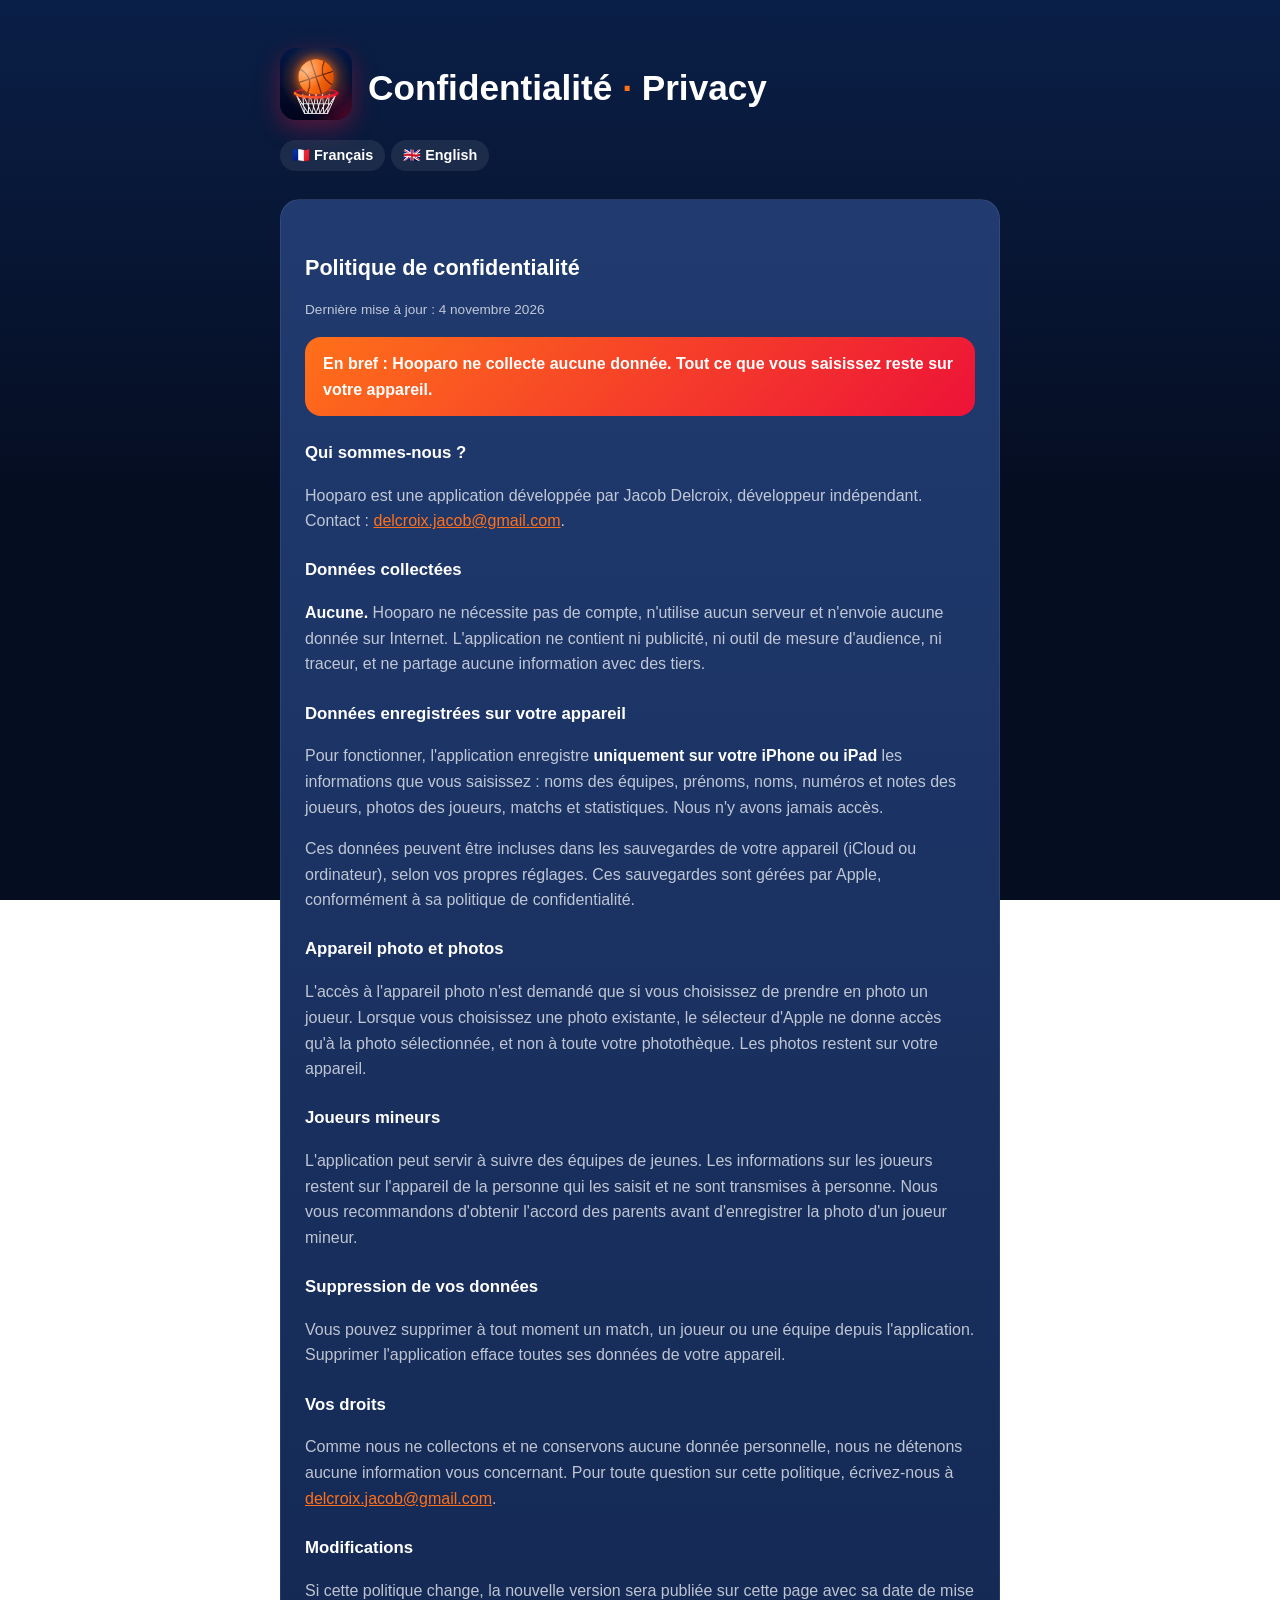
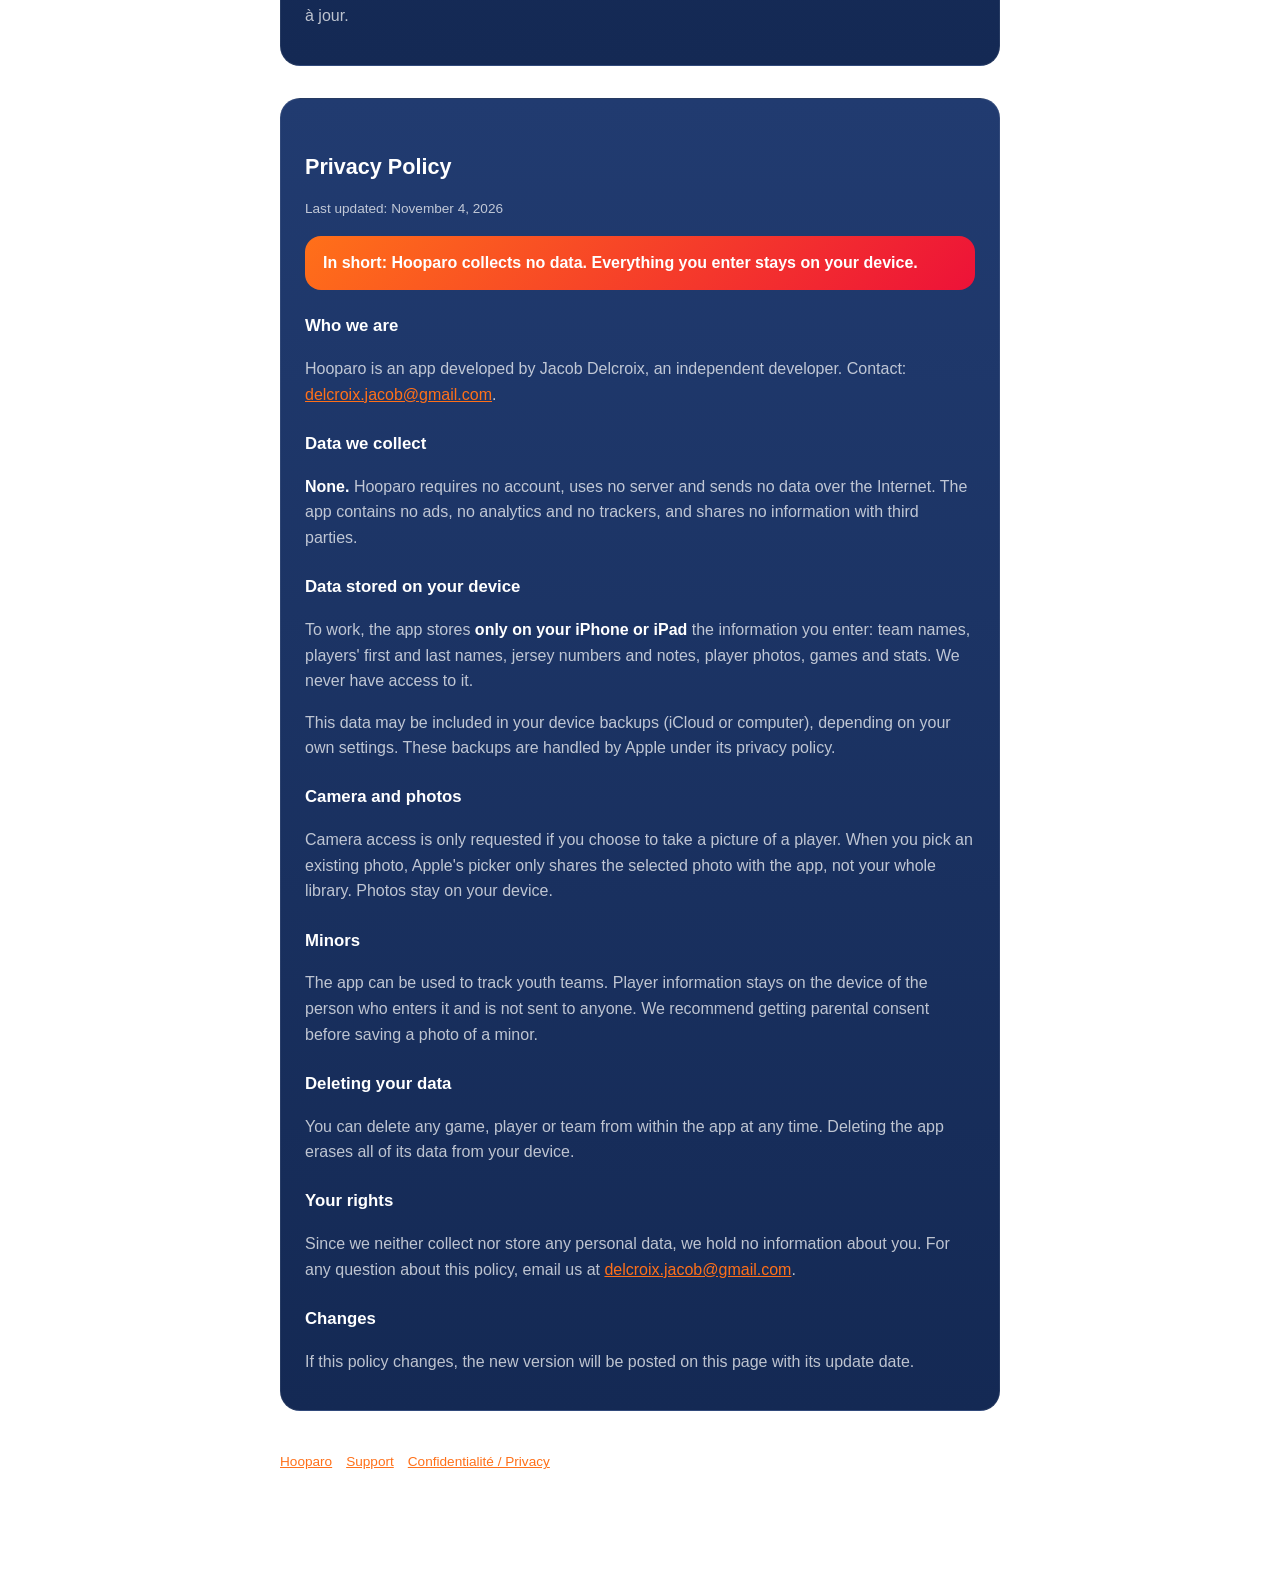
==== privacy.html @ 9022ffaf "Hooparo support and privacy pages Co-Authored-By: Claude Opus 5.5 <noreply@anthropic.com>" ====
<!DOCTYPE html>
<html lang="fr">
<head>
    <meta charset="utf-8">
    <meta name="viewport" content="width=device-width, initial-scale=1">
    <title>Hooparo — Politique de confidentialité / Privacy Policy</title>
    <link rel="icon" href="icon.png">
    <link rel="stylesheet" href="style.css">
</head>
<body>
<main>
    <header>
        <a href="index.html"><img src="icon.png" alt="Hooparo"></a>
        <h1>Confidentialité <span>·</span> Privacy</h1>
    </header>
    <nav class="langs"><a href="#fr">🇫🇷 Français</a><a href="#en">🇬🇧 English</a></nav>

    <section class="card" id="fr" lang="fr">
        <h2>Politique de confidentialité</h2>
        <p class="updated">Dernière mise à jour : 4 novembre 2026</p>

        <p class="highlight">En bref : Hooparo ne collecte aucune donnée. Tout ce que vous saisissez reste sur votre appareil.</p>

        <h3>Qui sommes-nous ?</h3>
        <p>Hooparo est une application développée par Jacob Delcroix, développeur indépendant.
            Contact : <a href="mailto:delcroix.jacob@gmail.com">delcroix.jacob@gmail.com</a>.</p>

        <h3>Données collectées</h3>
        <p><strong>Aucune.</strong> Hooparo ne nécessite pas de compte, n'utilise aucun serveur et n'envoie
            aucune donnée sur Internet. L'application ne contient ni publicité, ni outil de mesure d'audience,
            ni traceur, et ne partage aucune information avec des tiers.</p>

        <h3>Données enregistrées sur votre appareil</h3>
        <p>Pour fonctionner, l'application enregistre <strong>uniquement sur votre iPhone ou iPad</strong> les
            informations que vous saisissez : noms des équipes, prénoms, noms, numéros et notes des joueurs,
            photos des joueurs, matchs et statistiques. Nous n'y avons jamais accès.</p>
        <p>Ces données peuvent être incluses dans les sauvegardes de votre appareil (iCloud ou ordinateur),
            selon vos propres réglages. Ces sauvegardes sont gérées par Apple, conformément à sa politique
            de confidentialité.</p>

        <h3>Appareil photo et photos</h3>
        <p>L'accès à l'appareil photo n'est demandé que si vous choisissez de prendre en photo un joueur.
            Lorsque vous choisissez une photo existante, le sélecteur d'Apple ne donne accès qu'à la photo
            sélectionnée, et non à toute votre photothèque. Les photos restent sur votre appareil.</p>

        <h3>Joueurs mineurs</h3>
        <p>L'application peut servir à suivre des équipes de jeunes. Les informations sur les joueurs restent
            sur l'appareil de la personne qui les saisit et ne sont transmises à personne. Nous vous recommandons
            d'obtenir l'accord des parents avant d'enregistrer la photo d'un joueur mineur.</p>

        <h3>Suppression de vos données</h3>
        <p>Vous pouvez supprimer à tout moment un match, un joueur ou une équipe depuis l'application.
            Supprimer l'application efface toutes ses données de votre appareil.</p>

        <h3>Vos droits</h3>
        <p>Comme nous ne collectons et ne conservons aucune donnée personnelle, nous ne détenons aucune
            information vous concernant. Pour toute question sur cette politique, écrivez-nous à
            <a href="mailto:delcroix.jacob@gmail.com">delcroix.jacob@gmail.com</a>.</p>

        <h3>Modifications</h3>
        <p>Si cette politique change, la nouvelle version sera publiée sur cette page avec sa date de mise à jour.</p>
    </section>

    <section class="card" id="en" lang="en">
        <h2>Privacy Policy</h2>
        <p class="updated">Last updated: November 4, 2026</p>

        <p class="highlight">In short: Hooparo collects no data. Everything you enter stays on your device.</p>

        <h3>Who we are</h3>
        <p>Hooparo is an app developed by Jacob Delcroix, an independent developer.
            Contact: <a href="mailto:delcroix.jacob@gmail.com">delcroix.jacob@gmail.com</a>.</p>

        <h3>Data we collect</h3>
        <p><strong>None.</strong> Hooparo requires no account, uses no server and sends no data over the
            Internet. The app contains no ads, no analytics and no trackers, and shares no information with
            third parties.</p>

        <h3>Data stored on your device</h3>
        <p>To work, the app stores <strong>only on your iPhone or iPad</strong> the information you enter:
            team names, players' first and last names, jersey numbers and notes, player photos, games and stats.
            We never have access to it.</p>
        <p>This data may be included in your device backups (iCloud or computer), depending on your own settings.
            These backups are handled by Apple under its privacy policy.</p>

        <h3>Camera and photos</h3>
        <p>Camera access is only requested if you choose to take a picture of a player. When you pick an
            existing photo, Apple's picker only shares the selected photo with the app, not your whole library.
            Photos stay on your device.</p>

        <h3>Minors</h3>
        <p>The app can be used to track youth teams. Player information stays on the device of the person who
            enters it and is not sent to anyone. We recommend getting parental consent before saving a photo of
            a minor.</p>

        <h3>Deleting your data</h3>
        <p>You can delete any game, player or team from within the app at any time. Deleting the app erases all
            of its data from your device.</p>

        <h3>Your rights</h3>
        <p>Since we neither collect nor store any personal data, we hold no information about you. For any
            question about this policy, email us at
            <a href="mailto:delcroix.jacob@gmail.com">delcroix.jacob@gmail.com</a>.</p>

        <h3>Changes</h3>
        <p>If this policy changes, the new version will be posted on this page with its update date.</p>
    </section>

    <footer>
        <a href="index.html">Hooparo</a><a href="support.html">Support</a><a href="privacy.html">Confidentialité / Privacy</a>
        <p>© 2026 Jacob Delcroix</p>
    </footer>
</main>
</body>
</html>
---- style.css ----
/* Couleurs de l'app (Theme.swift) */
:root {
    --night: #050d21;
    --navy: #0a1f47;
    --card: #142954;
    --orange: #ff7019;
    --red: #ed1238;
    --text: #ffffff;
    --muted: rgba(255, 255, 255, 0.72);
}

* { box-sizing: border-box; }

body {
    margin: 0;
    font-family: ui-rounded, -apple-system, BlinkMacSystemFont, "SF Pro Rounded", "Segoe UI", Roboto, sans-serif;
    line-height: 1.6;
    color: var(--text);
    background: linear-gradient(180deg, var(--navy) 0%, var(--night) 55%) fixed;
    min-height: 100vh;
}

main {
    max-width: 760px;
    margin: 0 auto;
    padding: 48px 20px 64px;
}

header {
    display: flex;
    align-items: center;
    gap: 16px;
    margin-bottom: 8px;
}

header img {
    width: 72px;
    height: 72px;
    border-radius: 16px;
    box-shadow: 0 8px 24px rgba(237, 18, 56, 0.35);
}

header a { color: inherit; text-decoration: none; }

h1 { font-size: 2.2rem; margin: 0; font-weight: 900; }
h1 span { color: var(--orange); }
h2 { font-size: 1.35rem; margin: 2.2em 0 0.4em; font-weight: 800; }
h3 { font-size: 1.05rem; margin: 1.4em 0 0.2em; }

p, li { color: var(--muted); }
strong { color: var(--text); }
a { color: var(--orange); }

.langs { margin: 12px 0 28px; }
.langs a {
    display: inline-block;
    padding: 4px 12px;
    margin-right: 6px;
    border-radius: 999px;
    background: rgba(255, 255, 255, 0.08);
    color: var(--text);
    text-decoration: none;
    font-weight: 700;
    font-size: 0.9rem;
}

.card {
    background: linear-gradient(180deg, #213b70, var(--card));
    border: 1px solid rgba(255, 255, 255, 0.08);
    border-radius: 20px;
    padding: 4px 24px 20px;
    margin-bottom: 32px;
}

.highlight {
    background: linear-gradient(135deg, var(--orange), var(--red));
    border-radius: 16px;
    padding: 14px 18px;
    color: var(--text);
    font-weight: 700;
}

.button {
    display: inline-block;
    padding: 12px 22px;
    border-radius: 999px;
    background: var(--text);
    color: var(--red);
    font-weight: 800;
    text-decoration: none;
}

.updated { font-size: 0.85rem; }

footer {
    margin-top: 40px;
    font-size: 0.85rem;
    color: var(--muted);
}
footer a { margin-right: 14px; }
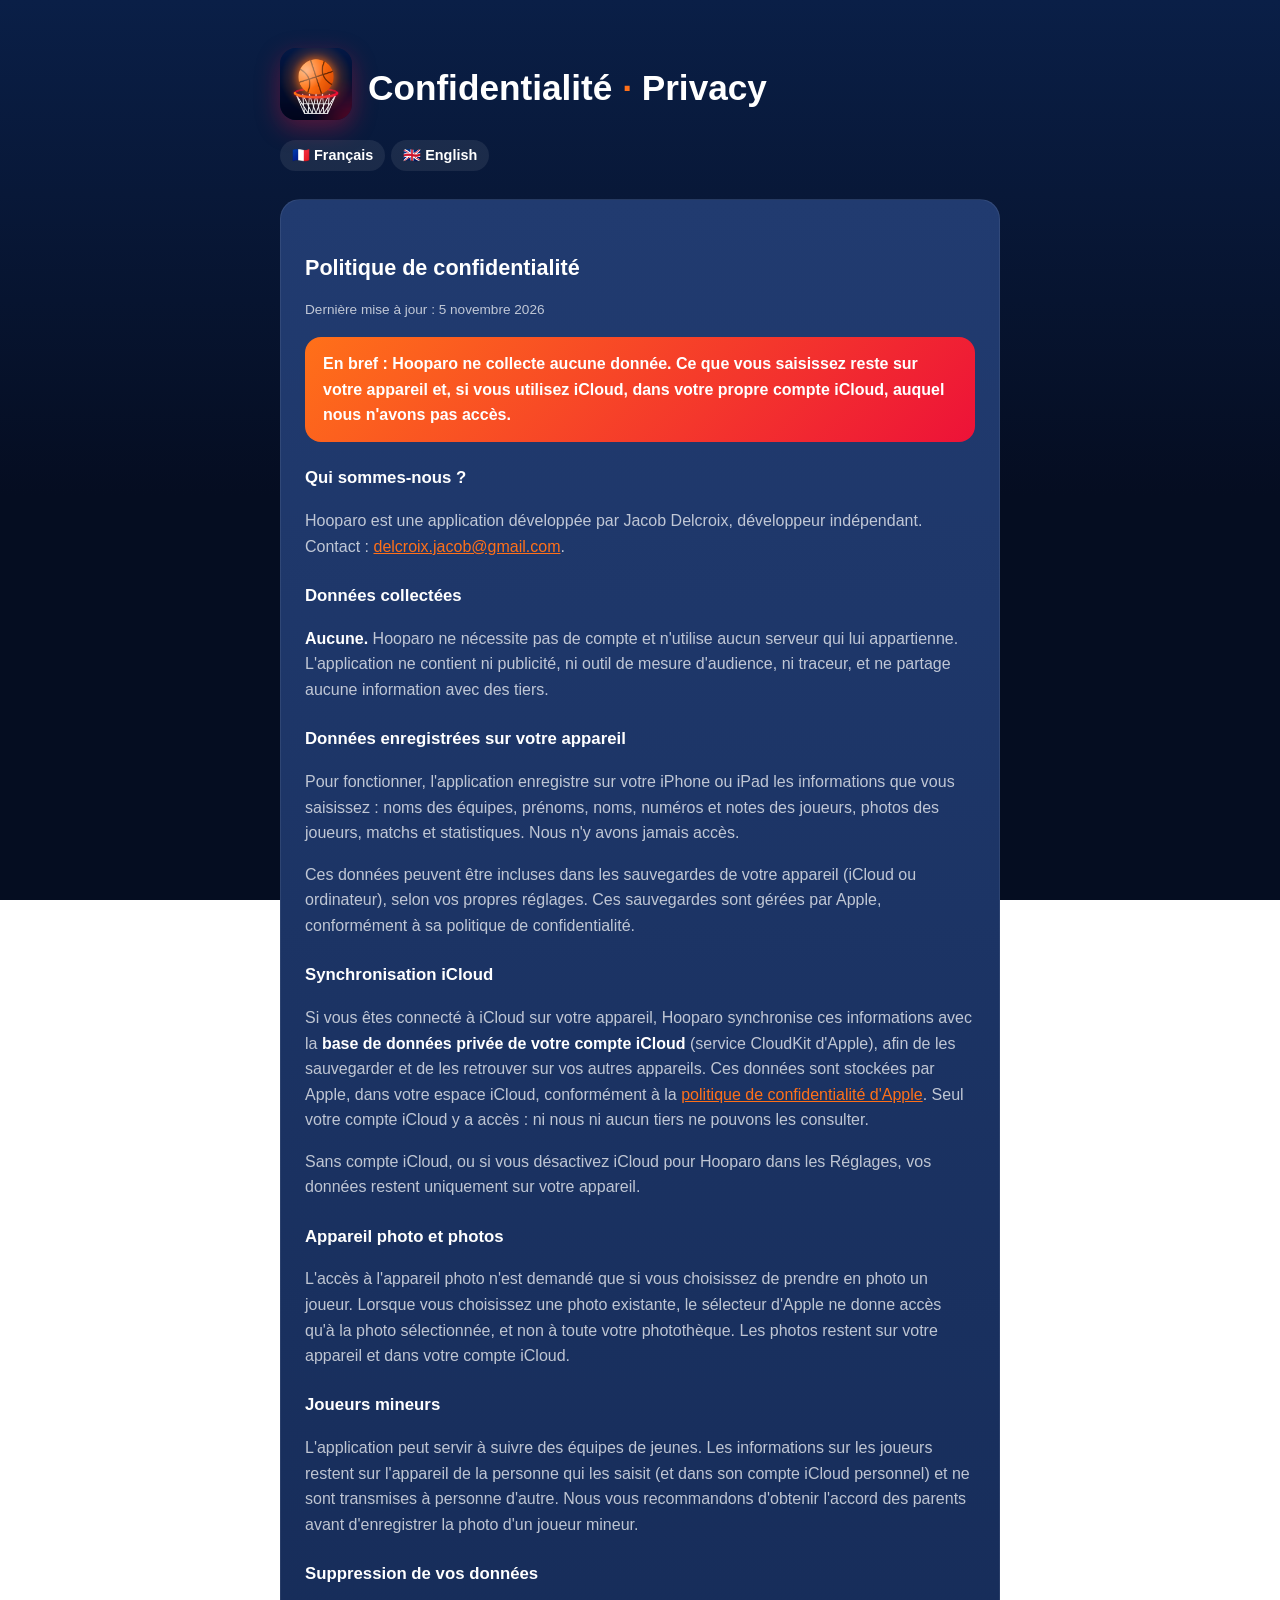
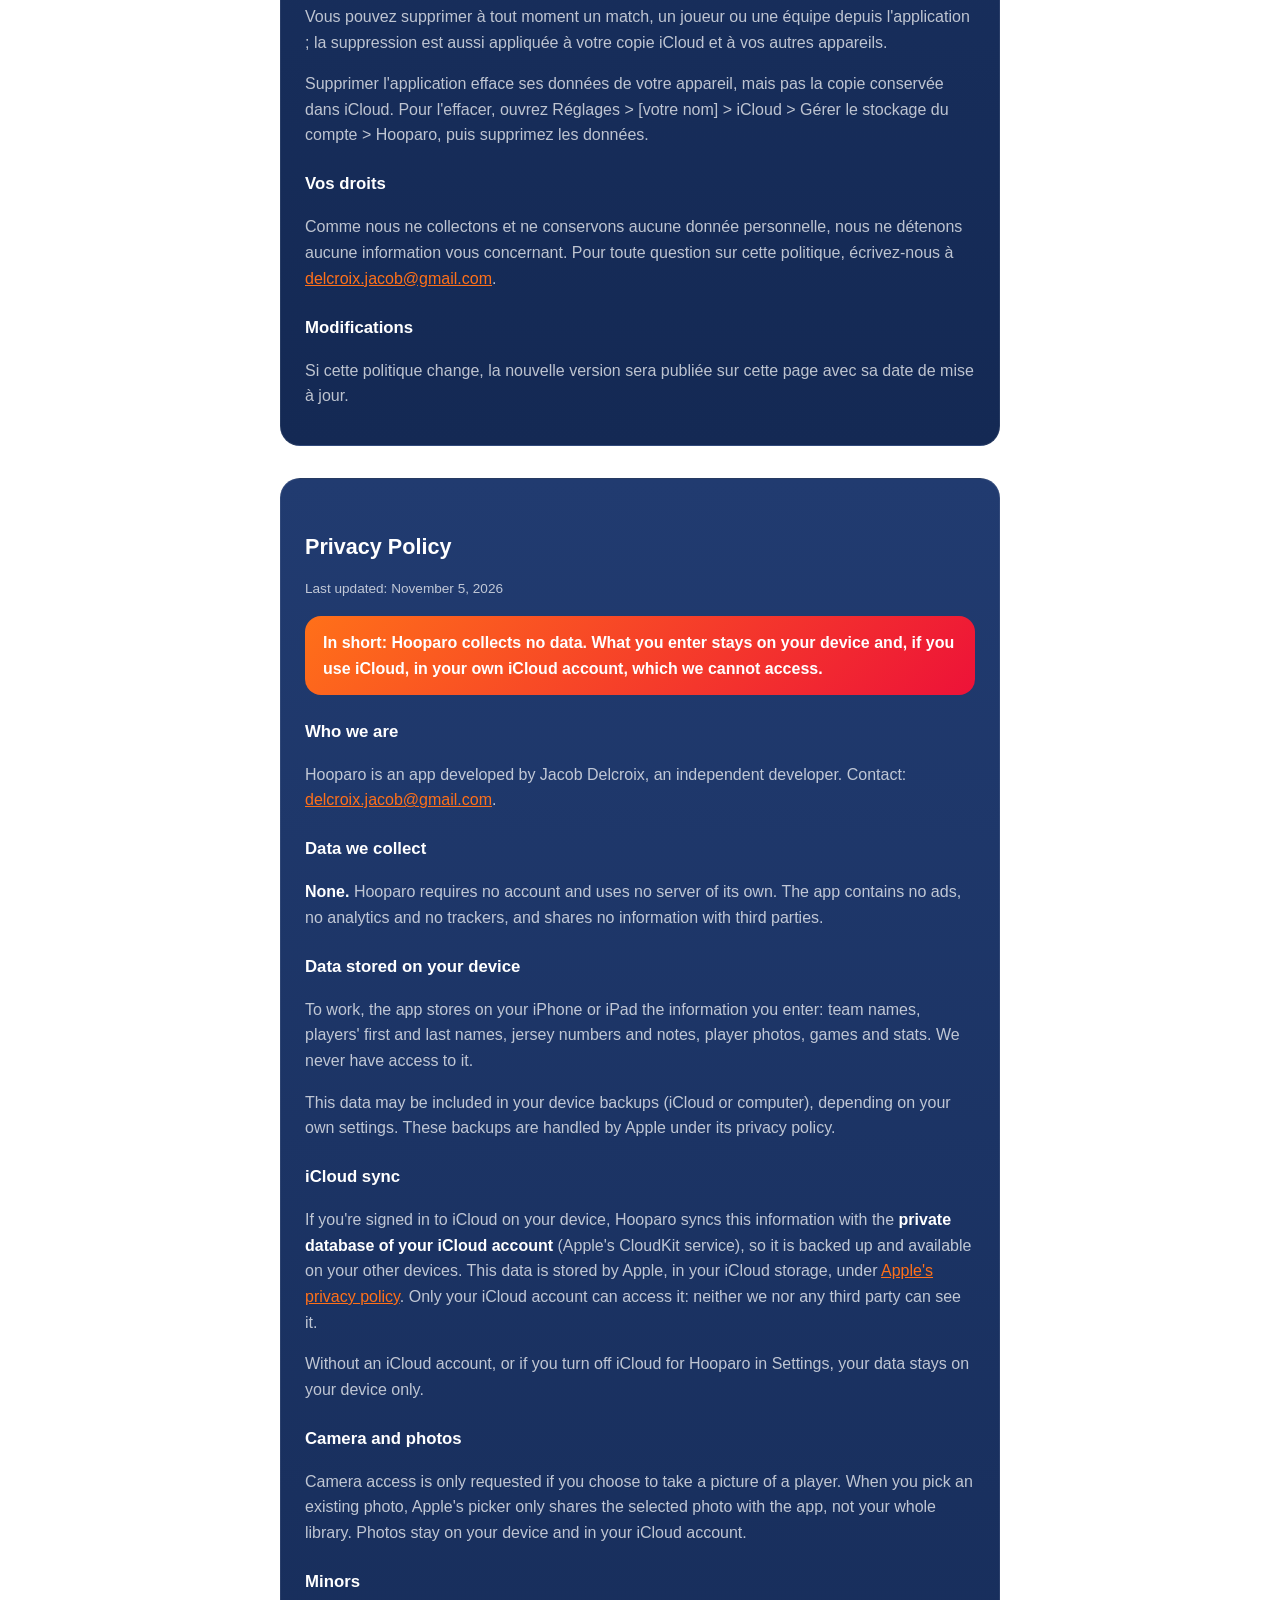
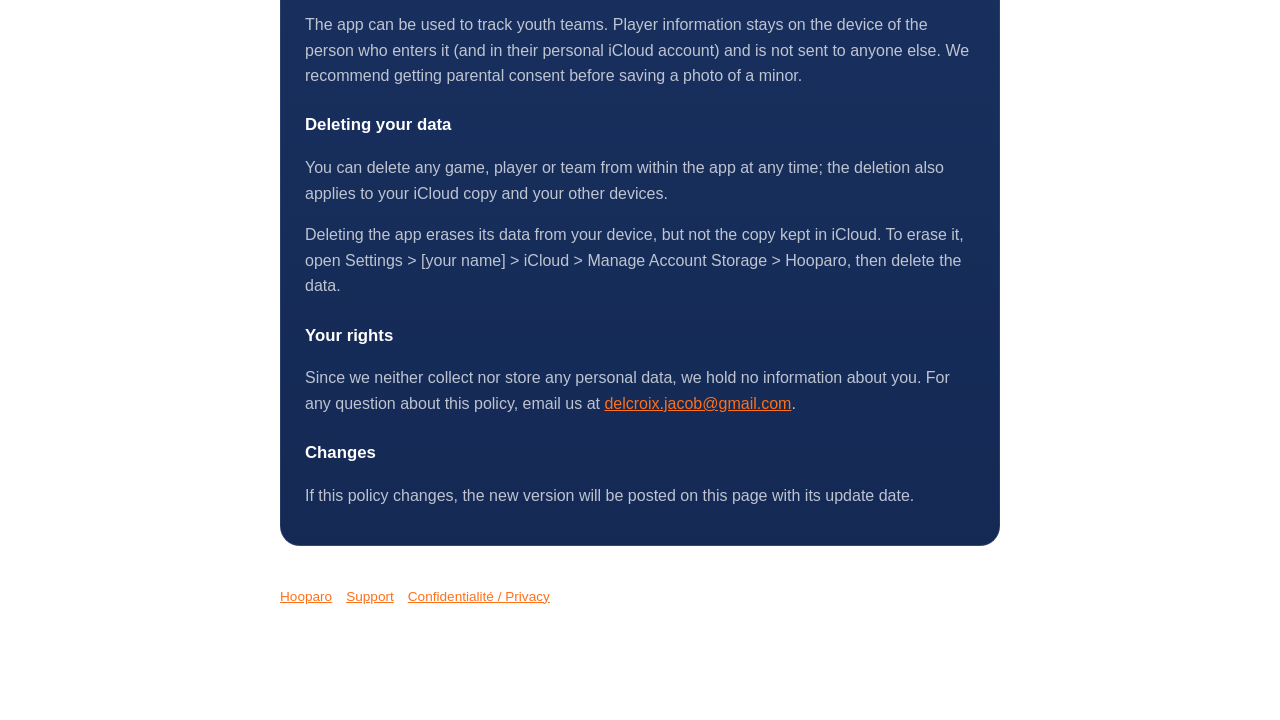
==== commit b1b621c8: "Describe iCloud sync in privacy, support and home pages To be merged when Hooparo 1.1 (iCloud sync) " ====
--- a/privacy.html
+++ b/privacy.html
@@ -17,40 +17,54 @@
 
     <section class="card" id="fr" lang="fr">
         <h2>Politique de confidentialité</h2>
-        <p class="updated">Dernière mise à jour : 4 novembre 2026</p>
+        <p class="updated">Dernière mise à jour : 5 novembre 2026</p>
 
-        <p class="highlight">En bref : Hooparo ne collecte aucune donnée. Tout ce que vous saisissez reste sur votre appareil.</p>
+        <p class="highlight">En bref : Hooparo ne collecte aucune donnée. Ce que vous saisissez reste sur votre appareil et, si vous utilisez iCloud, dans votre propre compte iCloud, auquel nous n'avons pas accès.</p>
 
         <h3>Qui sommes-nous ?</h3>
         <p>Hooparo est une application développée par Jacob Delcroix, développeur indépendant.
             Contact : <a href="mailto:delcroix.jacob@gmail.com">delcroix.jacob@gmail.com</a>.</p>
 
         <h3>Données collectées</h3>
-        <p><strong>Aucune.</strong> Hooparo ne nécessite pas de compte, n'utilise aucun serveur et n'envoie
-            aucune donnée sur Internet. L'application ne contient ni publicité, ni outil de mesure d'audience,
-            ni traceur, et ne partage aucune information avec des tiers.</p>
+        <p><strong>Aucune.</strong> Hooparo ne nécessite pas de compte et n'utilise aucun serveur qui lui
+            appartienne. L'application ne contient ni publicité, ni outil de mesure d'audience, ni traceur,
+            et ne partage aucune information avec des tiers.</p>
 
         <h3>Données enregistrées sur votre appareil</h3>
-        <p>Pour fonctionner, l'application enregistre <strong>uniquement sur votre iPhone ou iPad</strong> les
-            informations que vous saisissez : noms des équipes, prénoms, noms, numéros et notes des joueurs,
-            photos des joueurs, matchs et statistiques. Nous n'y avons jamais accès.</p>
+        <p>Pour fonctionner, l'application enregistre sur votre iPhone ou iPad les informations que vous
+            saisissez : noms des équipes, prénoms, noms, numéros et notes des joueurs, photos des joueurs,
+            matchs et statistiques. Nous n'y avons jamais accès.</p>
         <p>Ces données peuvent être incluses dans les sauvegardes de votre appareil (iCloud ou ordinateur),
             selon vos propres réglages. Ces sauvegardes sont gérées par Apple, conformément à sa politique
             de confidentialité.</p>
 
+        <h3>Synchronisation iCloud</h3>
+        <p>Si vous êtes connecté à iCloud sur votre appareil, Hooparo synchronise ces informations avec la
+            <strong>base de données privée de votre compte iCloud</strong> (service CloudKit d'Apple), afin de
+            les sauvegarder et de les retrouver sur vos autres appareils. Ces données sont stockées par Apple,
+            dans votre espace iCloud, conformément à la
+            <a href="https://www.apple.com/fr/legal/privacy/">politique de confidentialité d'Apple</a>.
+            Seul votre compte iCloud y a accès : ni nous ni aucun tiers ne pouvons les consulter.</p>
+        <p>Sans compte iCloud, ou si vous désactivez iCloud pour Hooparo dans les Réglages, vos données restent
+            uniquement sur votre appareil.</p>
+
         <h3>Appareil photo et photos</h3>
         <p>L'accès à l'appareil photo n'est demandé que si vous choisissez de prendre en photo un joueur.
             Lorsque vous choisissez une photo existante, le sélecteur d'Apple ne donne accès qu'à la photo
-            sélectionnée, et non à toute votre photothèque. Les photos restent sur votre appareil.</p>
+            sélectionnée, et non à toute votre photothèque. Les photos restent sur votre appareil et dans votre compte iCloud.</p>
 
         <h3>Joueurs mineurs</h3>
         <p>L'application peut servir à suivre des équipes de jeunes. Les informations sur les joueurs restent
-            sur l'appareil de la personne qui les saisit et ne sont transmises à personne. Nous vous recommandons
+            sur l'appareil de la personne qui les saisit (et dans son compte iCloud personnel) et ne sont
+            transmises à personne d'autre. Nous vous recommandons
             d'obtenir l'accord des parents avant d'enregistrer la photo d'un joueur mineur.</p>
 
         <h3>Suppression de vos données</h3>
-        <p>Vous pouvez supprimer à tout moment un match, un joueur ou une équipe depuis l'application.
-            Supprimer l'application efface toutes ses données de votre appareil.</p>
+        <p>Vous pouvez supprimer à tout moment un match, un joueur ou une équipe depuis l'application ;
+            la suppression est aussi appliquée à votre copie iCloud et à vos autres appareils.</p>
+        <p>Supprimer l'application efface ses données de votre appareil, mais pas la copie conservée dans
+            iCloud. Pour l'effacer, ouvrez Réglages &gt; [votre nom] &gt; iCloud &gt; Gérer le stockage du
+            compte &gt; Hooparo, puis supprimez les données.</p>
 
         <h3>Vos droits</h3>
         <p>Comme nous ne collectons et ne conservons aucune donnée personnelle, nous ne détenons aucune
@@ -63,39 +77,48 @@
 
     <section class="card" id="en" lang="en">
         <h2>Privacy Policy</h2>
-        <p class="updated">Last updated: November 4, 2026</p>
+        <p class="updated">Last updated: November 5, 2026</p>
 
-        <p class="highlight">In short: Hooparo collects no data. Everything you enter stays on your device.</p>
+        <p class="highlight">In short: Hooparo collects no data. What you enter stays on your device and, if you use iCloud, in your own iCloud account, which we cannot access.</p>
 
         <h3>Who we are</h3>
         <p>Hooparo is an app developed by Jacob Delcroix, an independent developer.
             Contact: <a href="mailto:delcroix.jacob@gmail.com">delcroix.jacob@gmail.com</a>.</p>
 
         <h3>Data we collect</h3>
-        <p><strong>None.</strong> Hooparo requires no account, uses no server and sends no data over the
-            Internet. The app contains no ads, no analytics and no trackers, and shares no information with
-            third parties.</p>
+        <p><strong>None.</strong> Hooparo requires no account and uses no server of its own. The app contains
+            no ads, no analytics and no trackers, and shares no information with third parties.</p>
 
         <h3>Data stored on your device</h3>
-        <p>To work, the app stores <strong>only on your iPhone or iPad</strong> the information you enter:
-            team names, players' first and last names, jersey numbers and notes, player photos, games and stats.
-            We never have access to it.</p>
+        <p>To work, the app stores on your iPhone or iPad the information you enter: team names, players' first
+            and last names, jersey numbers and notes, player photos, games and stats. We never have access to it.</p>
         <p>This data may be included in your device backups (iCloud or computer), depending on your own settings.
             These backups are handled by Apple under its privacy policy.</p>
+
+        <h3>iCloud sync</h3>
+        <p>If you're signed in to iCloud on your device, Hooparo syncs this information with the
+            <strong>private database of your iCloud account</strong> (Apple's CloudKit service), so it is backed
+            up and available on your other devices. This data is stored by Apple, in your iCloud storage, under
+            <a href="https://www.apple.com/legal/privacy/">Apple's privacy policy</a>. Only your iCloud account
+            can access it: neither we nor any third party can see it.</p>
+        <p>Without an iCloud account, or if you turn off iCloud for Hooparo in Settings, your data stays on your
+            device only.</p>
 
         <h3>Camera and photos</h3>
         <p>Camera access is only requested if you choose to take a picture of a player. When you pick an
             existing photo, Apple's picker only shares the selected photo with the app, not your whole library.
-            Photos stay on your device.</p>
+            Photos stay on your device and in your iCloud account.</p>
 
         <h3>Minors</h3>
         <p>The app can be used to track youth teams. Player information stays on the device of the person who
-            enters it and is not sent to anyone. We recommend getting parental consent before saving a photo of
+            enters it (and in their personal iCloud account) and is not sent to anyone else. We recommend getting parental consent before saving a photo of
             a minor.</p>
 
         <h3>Deleting your data</h3>
-        <p>You can delete any game, player or team from within the app at any time. Deleting the app erases all
-            of its data from your device.</p>
+        <p>You can delete any game, player or team from within the app at any time; the deletion also applies
+            to your iCloud copy and your other devices.</p>
+        <p>Deleting the app erases its data from your device, but not the copy kept in iCloud. To erase it, open
+            Settings &gt; [your name] &gt; iCloud &gt; Manage Account Storage &gt; Hooparo, then delete the data.</p>
 
         <h3>Your rights</h3>
         <p>Since we neither collect nor store any personal data, we hold no information about you. For any
